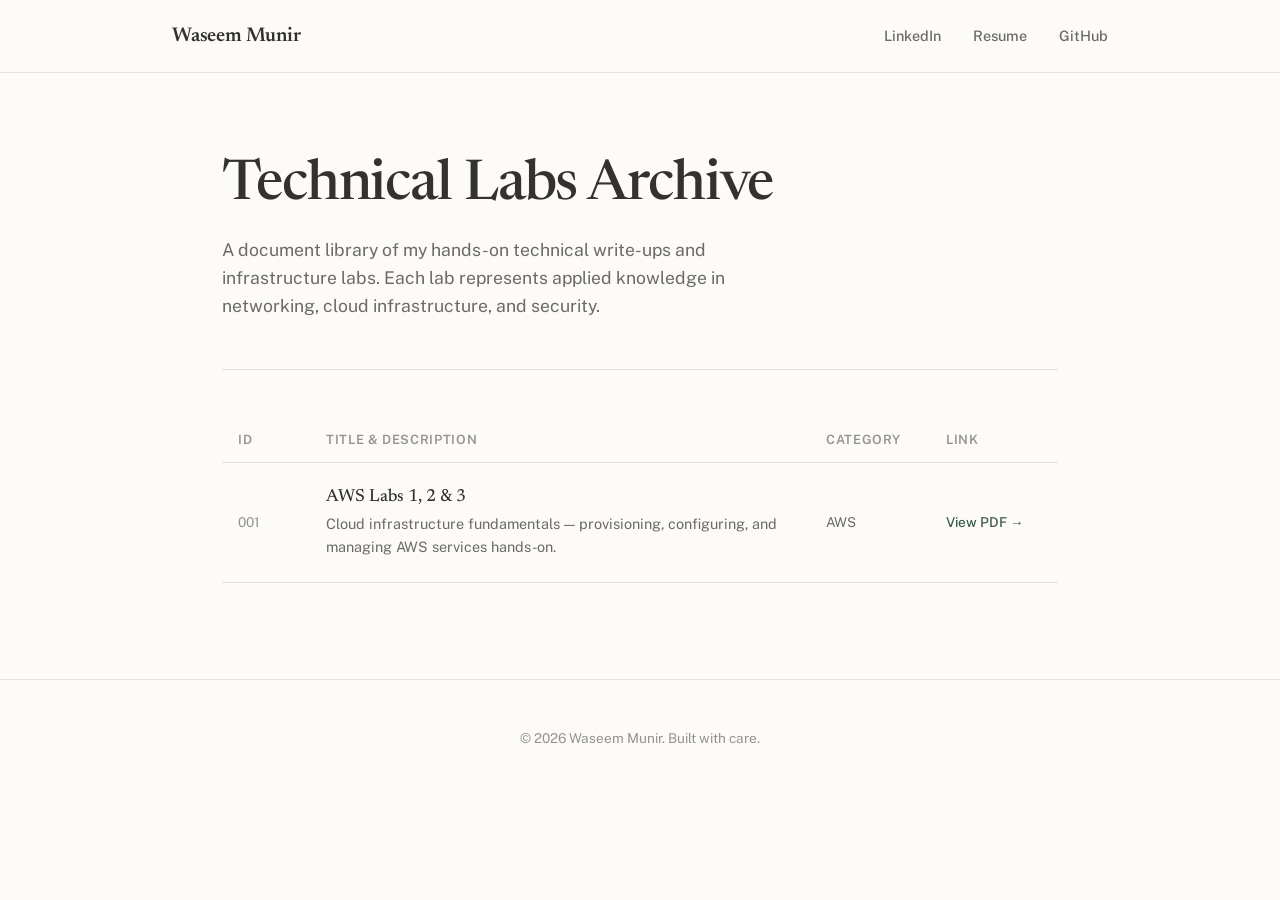
==== labs.html @ 339d140f "MAde changes" ====
<!DOCTYPE html>
<html lang="en">
<head>
  <meta charset="UTF-8" />
  <meta name="viewport" content="width=device-width, initial-scale=1.0"/>
  <title>Technical Labs | Waseem Munir</title>
  <link rel="stylesheet" href="style.css" />
  <link rel="preconnect" href="https://fonts.googleapis.com">
  <link rel="preconnect" href="https://fonts.gstatic.com" crossorigin>
  <link href="https://fonts.googleapis.com/css2?family=Newsreader:ital,opsz,wght@0,6..72,400;0,6..72,500;0,6..72,600;1,6..72,400;1,6..72,500&family=Public+Sans:wght@300;400;500;600&display=swap" rel="stylesheet">
</head>
<body>

  <!-- NAVIGATION -->
  <nav class="site-nav">
    <div class="nav-container">
      <a href="index.html" class="nav-logo">Waseem Munir</a>
      <ul class="nav-links">
        <li><a href="https://linkedin.com/in/waseem-munir" target="_blank" rel="noopener noreferrer">LinkedIn</a></li>
        <li><a href="resume.pdf" target="_blank" rel="noopener noreferrer">Resume</a></li>
        <li><a href="https://github.com/kingwasp" target="_blank" rel="noopener noreferrer">GitHub</a></li>
      </ul>
    </div>
  </nav>

  <main class="page-content">
    <div class="container container-medium">
      <header class="page-header">
        <h1 class="page-title">Technical Labs Archive</h1>
        <p class="page-description">
          A document library of my hands-on technical write-ups and infrastructure labs. 
          Each lab represents applied knowledge in networking, cloud infrastructure, and security.
        </p>
      </header>
      
      <div class="document-library">
        
        <div class="library-header">
          <span class="col-id">ID</span>
          <span class="col-name">Title & Description</span>
          <span class="col-category">Category</span>
          <span class="col-action">Link</span>
        </div>

        <div class="library-list">
          
          <!-- LAB 01 -->
          <div class="library-item">
            <span class="item-id">001</span>
            <div class="item-details">
              <h3>AWS Labs 1, 2 & 3</h3>
              <p>Cloud infrastructure fundamentals — provisioning, configuring, and managing AWS services hands-on.</p>
            </div>
            <span class="item-category">AWS</span>
            <a href="labs/AWS%20Lab%201%2C2%2C3.pdf" target="_blank" rel="noopener noreferrer" class="item-link">View PDF &rarr;</a>
          </div>

          <!-- PLACEHOLDERS FOR FUTURE LABS -->
          <!-- Lab 02 Placeholder 
          <div class="library-item">
            <span class="item-id">002</span>
            <div class="item-details">
              <h3>Lab Title 02</h3>
              <p>Brief description of the lab objectives.</p>
            </div>
            <span class="item-category">Networking</span>
            <a href="#" class="item-link">View PDF &rarr;</a>
          </div>
          -->

          <!-- Lab 03 Placeholder 
          <div class="library-item">
            <span class="item-id">003</span>
            <div class="item-details">
              <h3>Lab Title 03</h3>
              <p>Brief description of the lab objectives.</p>
            </div>
            <span class="item-category">Cisco</span>
            <a href="#" class="item-link">View PDF &rarr;</a>
          </div>
          -->

          <!-- Lab 04 Placeholder 
          <div class="library-item">
            <span class="item-id">004</span>
            <div class="item-details">
              <h3>Lab Title 04</h3>
              <p>Brief description of the lab objectives.</p>
            </div>
            <span class="item-category">Cisco</span>
            <a href="#" class="item-link">View PDF &rarr;</a>
          </div>
          -->

          <!-- Lab 05 Placeholder 
          <div class="library-item">
            <span class="item-id">005</span>
            <div class="item-details">
              <h3>Lab Title 05</h3>
              <p>Brief description of the lab objectives.</p>
            </div>
            <span class="item-category">Security</span>
            <a href="#" class="item-link">View PDF &rarr;</a>
          </div>
          -->

          <!-- Lab 06 Placeholder 
          <div class="library-item">
            <span class="item-id">006</span>
            <div class="item-details">
              <h3>Lab Title 06</h3>
              <p>Brief description of the lab objectives.</p>
            </div>
            <span class="item-category">Security</span>
            <a href="#" class="item-link">View PDF &rarr;</a>
          </div>
          -->

          <!-- Lab 07 Placeholder 
          <div class="library-item">
            <span class="item-id">007</span>
            <div class="item-details">
              <h3>Lab Title 07</h3>
              <p>Brief description of the lab objectives.</p>
            </div>
            <span class="item-category">Cloud</span>
            <a href="#" class="item-link">View PDF &rarr;</a>
          </div>
          -->

          <!-- Lab 08 Placeholder 
          <div class="library-item">
            <span class="item-id">008</span>
            <div class="item-details">
              <h3>Lab Title 08</h3>
              <p>Brief description of the lab objectives.</p>
            </div>
            <span class="item-category">Networking</span>
            <a href="#" class="item-link">View PDF &rarr;</a>
          </div>
          -->

          <!-- Lab 09 Placeholder 
          <div class="library-item">
            <span class="item-id">009</span>
            <div class="item-details">
              <h3>Lab Title 09</h3>
              <p>Brief description of the lab objectives.</p>
            </div>
            <span class="item-category">Networking</span>
            <a href="#" class="item-link">View PDF &rarr;</a>
          </div>
          -->

          <!-- Lab 10 Placeholder 
          <div class="library-item">
            <span class="item-id">010</span>
            <div class="item-details">
              <h3>Lab Title 10</h3>
              <p>Brief description of the lab objectives.</p>
            </div>
            <span class="item-category">Systems</span>
            <a href="#" class="item-link">View PDF &rarr;</a>
          </div>
          -->

          <!-- Lab 11 Placeholder 
          <div class="library-item">
            <span class="item-id">011</span>
            <div class="item-details">
              <h3>Lab Title 11</h3>
              <p>Brief description of the lab objectives.</p>
            </div>
            <span class="item-category">Systems</span>
            <a href="#" class="item-link">View PDF &rarr;</a>
          </div>
          -->

          <!-- Lab 12 Placeholder 
          <div class="library-item">
            <span class="item-id">012</span>
            <div class="item-details">
              <h3>Lab Title 12</h3>
              <p>Brief description of the lab objectives.</p>
            </div>
            <span class="item-category">Other</span>
            <a href="#" class="item-link">View PDF &rarr;</a>
          </div>
          -->

        </div>
      </div>
    </div>
  </main>

  <footer class="site-footer">
    <div class="container">
      <p>&copy; 2026 Waseem Munir. Built with care.</p>
    </div>
  </footer>

</body>
</html>
---- style.css ----
/* ─── VARIABLES ─────────────────────────────── */
:root {
  --bg-color: #fcfbf8;
  --text-main: #33322e;
  --text-muted: #6b6a65;
  --text-light: #94938d;
  --accent: #3b5a4a; /* Heritage green */
  --accent-hover: #294236;
  --border-color: #e5e3db;
  --bg-alt: #f3f1ea;
  --font-serif: 'Newsreader', serif;
  --font-sans: 'Public Sans', sans-serif;
}

/* ─── RESET & BASE ───────────────────────────── */
*, *::before, *::after { box-sizing: border-box; margin: 0; padding: 0; }

html { 
  scroll-behavior: smooth; 
  font-size: 16px;
}

body {
  background-color: var(--bg-color);
  color: var(--text-main);
  font-family: var(--font-sans);
  font-weight: 400;
  line-height: 1.6;
  min-height: 100vh;
  -webkit-font-smoothing: antialiased;
  -moz-osx-font-smoothing: grayscale;
}

h1, h2, h3, h4, h5, h6 {
  font-family: var(--font-serif);
  font-weight: 500;
  line-height: 1.2;
  color: var(--text-main);
}

a { 
  color: inherit; 
  text-decoration: none; 
}

ul { list-style: none; }

/* ─── LAYOUT & CONTAINERS ────────────────────── */
.container {
  max-width: 1000px;
  margin: 0 auto;
  padding: 0 2rem;
}

.container-narrow {
  max-width: 760px;
}

.container-medium {
  max-width: 900px;
}

.section {
  padding: 5rem 0;
}

.bg-light {
  background-color: var(--bg-alt);
  border-top: 1px solid var(--border-color);
  border-bottom: 1px solid var(--border-color);
}

.grid-2 {
  display: grid;
  grid-template-columns: 1fr;
  gap: 3rem;
}

@media (min-width: 768px) {
  .grid-2 {
    grid-template-columns: 1fr 1fr;
    gap: 4rem;
  }
}

.text-center { text-align: center; }
.mb-5 { margin-bottom: 3rem; }
.mt-2 { margin-top: 0.5rem; }
.mt-4 { margin-top: 2rem; }
.small-text { font-size: 0.875rem; color: var(--text-muted); }

/* ─── NAVIGATION ─────────────────────────────── */
.site-nav {
  position: sticky;
  top: 0;
  background-color: rgba(252, 251, 248, 0.95);
  backdrop-filter: blur(8px);
  border-bottom: 1px solid var(--border-color);
  z-index: 100;
  padding: 1.25rem 0;
}

.nav-container {
  max-width: 1000px;
  margin: 0 auto;
  padding: 0 2rem;
  display: flex;
  align-items: center;
  justify-content: space-between;
}

.nav-logo {
  font-family: var(--font-serif);
  font-weight: 600;
  font-size: 1.25rem;
  letter-spacing: -0.01em;
  color: var(--text-main);
}

.nav-links {
  display: flex;
  gap: 2rem;
}

.nav-links a {
  font-size: 0.9rem;
  font-weight: 500;
  color: var(--text-muted);
  transition: color 0.2s ease;
}

.nav-links a:hover {
  color: var(--accent);
}

/* ─── HERO ───────────────────────────────────── */
.hero {
  padding-top: 8rem;
  padding-bottom: 6rem;
}

.hero-title {
  font-size: clamp(2.5rem, 6vw, 4rem);
  font-style: italic;
  font-weight: 500;
  letter-spacing: -0.02em;
  margin-bottom: 1.5rem;
}

.hero-subtitle {
  font-size: 1.125rem;
  color: var(--text-muted);
  max-width: 650px;
  margin-bottom: 2.5rem;
  line-height: 1.7;
}

.hero-subtitle strong {
  color: var(--text-main);
  font-weight: 500;
}

.hero-actions {
  display: flex;
  gap: 1rem;
  flex-wrap: wrap;
}

/* ─── BUTTONS ────────────────────────────────── */
.btn {
  display: inline-block;
  background-color: var(--accent);
  color: #fff;
  font-size: 0.9rem;
  font-weight: 500;
  padding: 0.75rem 1.5rem;
  border-radius: 4px;
  transition: background-color 0.2s ease;
}

.btn:hover {
  background-color: var(--accent-hover);
}

.btn-secondary {
  background-color: transparent;
  color: var(--text-main);
  border: 1px solid var(--border-color);
}

.btn-secondary:hover {
  background-color: var(--bg-alt);
  color: var(--text-main);
}

/* ─── TYPOGRAPHY / SECTIONS ──────────────────── */
.section-title {
  font-family: var(--font-sans);
  font-size: 0.75rem;
  font-weight: 600;
  letter-spacing: 0.1em;
  text-transform: uppercase;
  color: var(--text-light);
  margin-bottom: 1.5rem;
}

/* ─── ABOUT & SKILLS ─────────────────────────── */
.about-block p {
  margin-bottom: 1rem;
}

.cert-highlight {
  padding: 1.25rem;
  background-color: #fff;
  border: 1px solid var(--border-color);
  border-radius: 6px;
}

.cert-badge {
  display: inline-block;
  font-size: 0.75rem;
  font-weight: 600;
  letter-spacing: 0.05em;
  text-transform: uppercase;
  color: var(--accent);
  background-color: rgba(59, 90, 74, 0.1);
  padding: 0.2rem 0.6rem;
  border-radius: 4px;
}

.skills-list {
  display: flex;
  flex-direction: column;
  gap: 1.25rem;
}

.skills-list li {
  display: flex;
  flex-direction: column;
}

.skills-list strong {
  font-family: var(--font-serif);
  font-size: 1.1rem;
  font-weight: 500;
  color: var(--text-main);
  margin-bottom: 0.25rem;
}

/* ─── TIMELINE ───────────────────────────────── */
.timeline {
  display: flex;
  flex-direction: column;
  gap: 3rem;
  position: relative;
}

.timeline::before {
  content: '';
  position: absolute;
  left: 0;
  top: 0;
  bottom: 0;
  width: 1px;
  background-color: var(--border-color);
}

.timeline-entry {
  position: relative;
  padding-left: 2rem;
}

.timeline-entry::before {
  content: '';
  position: absolute;
  left: -4px;
  top: 6px;
  width: 9px;
  height: 9px;
  border-radius: 50%;
  background-color: var(--bg-color);
  border: 2px solid var(--accent);
}

.timeline-date {
  font-size: 0.85rem;
  font-weight: 500;
  color: var(--text-light);
  margin-bottom: 0.5rem;
  text-transform: uppercase;
  letter-spacing: 0.05em;
}

.timeline-content .role {
  font-size: 1.25rem;
  margin-bottom: 0.2rem;
}

.timeline-content .company {
  font-family: var(--font-sans);
  font-size: 0.95rem;
  color: var(--text-muted);
  margin-bottom: 1rem;
}

.timeline-content .duties {
  list-style: disc;
  padding-left: 1.2rem;
  color: var(--text-muted);
  font-size: 0.95rem;
}

.timeline-content .duties li {
  margin-bottom: 0.4rem;
}

/* ─── PAGE HEADER (LABS) ─────────────────────── */
.page-header {
  padding: 5rem 0 3rem;
  border-bottom: 1px solid var(--border-color);
  margin-bottom: 3rem;
}

.page-title {
  font-size: clamp(2.5rem, 5vw, 3.5rem);
  font-weight: 500;
  letter-spacing: -0.02em;
  margin-bottom: 1rem;
}

.page-description {
  font-size: 1.1rem;
  color: var(--text-muted);
  max-width: 600px;
}

/* ─── DOCUMENT LIBRARY (LABS) ────────────────── */
.document-library {
  margin-bottom: 6rem;
}

.library-header {
  display: grid;
  grid-template-columns: 4rem 1fr 6rem 6rem;
  gap: 1.5rem;
  padding: 0.75rem 1rem;
  font-size: 0.8rem;
  font-weight: 600;
  letter-spacing: 0.05em;
  text-transform: uppercase;
  color: var(--text-light);
  border-bottom: 1px solid var(--border-color);
}

@media (max-width: 640px) {
  .library-header {
    display: none;
  }
}

.library-list {
  display: flex;
  flex-direction: column;
}

.library-item {
  display: grid;
  grid-template-columns: 4rem 1fr 6rem 6rem;
  gap: 1.5rem;
  padding: 1.5rem 1rem;
  border-bottom: 1px solid var(--border-color);
  align-items: center;
  transition: background-color 0.2s ease;
}

.library-item:hover {
  background-color: rgba(0,0,0,0.02);
}

@media (max-width: 640px) {
  .library-item {
    grid-template-columns: 3rem 1fr;
    grid-template-areas: 
      "id details"
      ". category"
      ". link";
    align-items: start;
    gap: 0.75rem;
  }
  .item-id { grid-area: id; }
  .item-details { grid-area: details; }
  .item-category { grid-area: category; }
  .item-link { grid-area: link; }
}

.item-id {
  font-family: var(--font-sans);
  font-size: 0.85rem;
  color: var(--text-light);
}

.item-details h3 {
  font-size: 1.1rem;
  font-weight: 500;
  margin-bottom: 0.25rem;
}

.item-details p {
  font-size: 0.9rem;
  color: var(--text-muted);
}

.item-category {
  font-size: 0.85rem;
  color: var(--text-muted);
}

.item-link {
  font-size: 0.85rem;
  font-weight: 500;
  color: var(--accent);
  transition: color 0.2s ease;
  white-space: nowrap;
}

.item-link:hover {
  color: var(--accent-hover);
  text-decoration: underline;
}

/* ─── FOOTER ─────────────────────────────────── */
.site-footer {
  text-align: center;
  padding: 3rem 0;
  border-top: 1px solid var(--border-color);
  color: var(--text-light);
  font-size: 0.85rem;
}
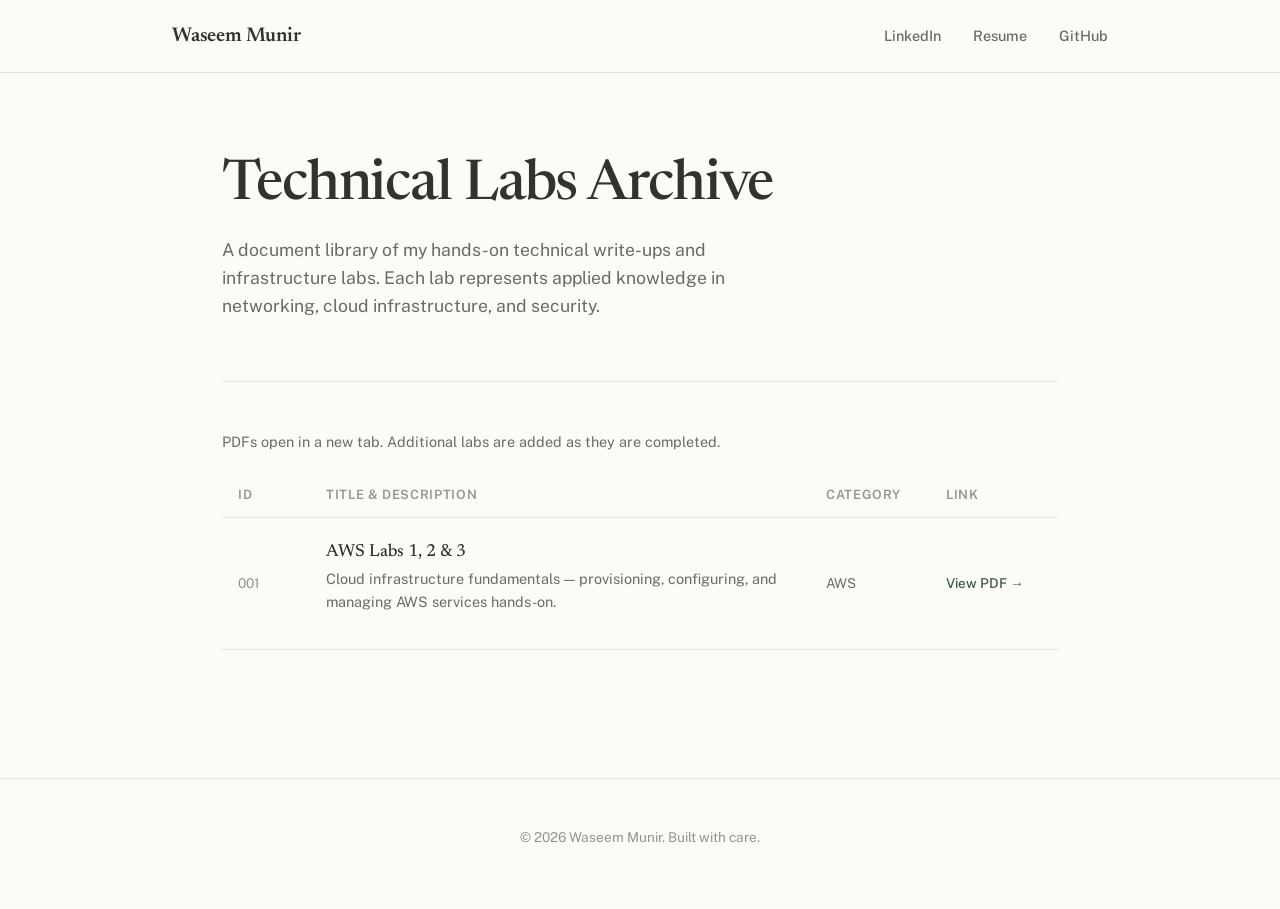
==== commit d43c78e6: "Hi" ====
--- a/labs.html
+++ b/labs.html
@@ -34,7 +34,8 @@
       </header>
       
       <div class="document-library">
-        
+        <p class="library-note">PDFs open in a new tab. Additional labs are added as they are completed.</p>
+
         <div class="library-header">
           <span class="col-id">ID</span>
           <span class="col-name">Title & Description</span>
--- a/style.css
+++ b/style.css
@@ -31,6 +31,10 @@
   -moz-osx-font-smoothing: grayscale;
 }
 
+p {
+  margin-bottom: 0.75rem;
+}
+
 h1, h2, h3, h4, h5, h6 {
   font-family: var(--font-serif);
   font-weight: 500;
@@ -41,6 +45,13 @@
 a { 
   color: inherit; 
   text-decoration: none; 
+}
+
+a:focus-visible,
+button:focus-visible {
+  outline: 2px solid rgba(59, 90, 74, 0.4);
+  outline-offset: 3px;
+  border-radius: 4px;
 }
 
 ul { list-style: none; }
@@ -62,6 +73,10 @@
 
 .section {
   padding: 5rem 0;
+}
+
+.page-content {
+  padding-bottom: 2rem;
 }
 
 .bg-light {
@@ -155,6 +170,13 @@
   line-height: 1.7;
 }
 
+.lead {
+  font-size: 1.1rem;
+  color: var(--text-muted);
+  max-width: 700px;
+  line-height: 1.75;
+}
+
 .hero-subtitle strong {
   color: var(--text-main);
   font-weight: 500;
@@ -214,6 +236,28 @@
   background-color: #fff;
   border: 1px solid var(--border-color);
   border-radius: 6px;
+}
+
+.cert-card {
+  display: flex;
+  align-items: center;
+  justify-content: space-between;
+  gap: 1.5rem;
+  padding: 1.5rem;
+  border-radius: 8px;
+  background-color: #fff;
+  border: 1px solid var(--border-color);
+}
+
+.cert-title {
+  font-family: var(--font-serif);
+  font-size: 1.2rem;
+  margin-bottom: 0.35rem;
+}
+
+.cert-meta {
+  color: var(--text-muted);
+  font-size: 0.95rem;
 }
 
 .cert-badge {
@@ -234,9 +278,20 @@
   gap: 1.25rem;
 }
 
+.skills-list.skills-grid {
+  display: grid;
+  grid-template-columns: repeat(auto-fit, minmax(220px, 1fr));
+  gap: 2rem;
+}
+
 .skills-list li {
   display: flex;
   flex-direction: column;
+}
+
+.skills-list.skills-grid li {
+  padding-top: 0.5rem;
+  border-top: 1px solid var(--border-color);
 }
 
 .skills-list strong {
@@ -337,6 +392,12 @@
 /* ─── DOCUMENT LIBRARY (LABS) ────────────────── */
 .document-library {
   margin-bottom: 6rem;
+}
+
+.library-note {
+  font-size: 0.9rem;
+  color: var(--text-muted);
+  margin-bottom: 1.25rem;
 }
 
 .library-header {
@@ -428,6 +489,35 @@
   text-decoration: underline;
 }
 
+@media (max-width: 720px) {
+  .nav-container {
+    flex-direction: column;
+    align-items: flex-start;
+    gap: 0.75rem;
+  }
+
+  .nav-links {
+    flex-wrap: wrap;
+    gap: 1rem 1.5rem;
+  }
+}
+
+@media (max-width: 640px) {
+  .section {
+    padding: 4rem 0;
+  }
+
+  .hero {
+    padding-top: 6rem;
+    padding-bottom: 4rem;
+  }
+
+  .cert-card {
+    flex-direction: column;
+    align-items: flex-start;
+  }
+}
+
 /* ─── FOOTER ─────────────────────────────────── */
 .site-footer {
   text-align: center;
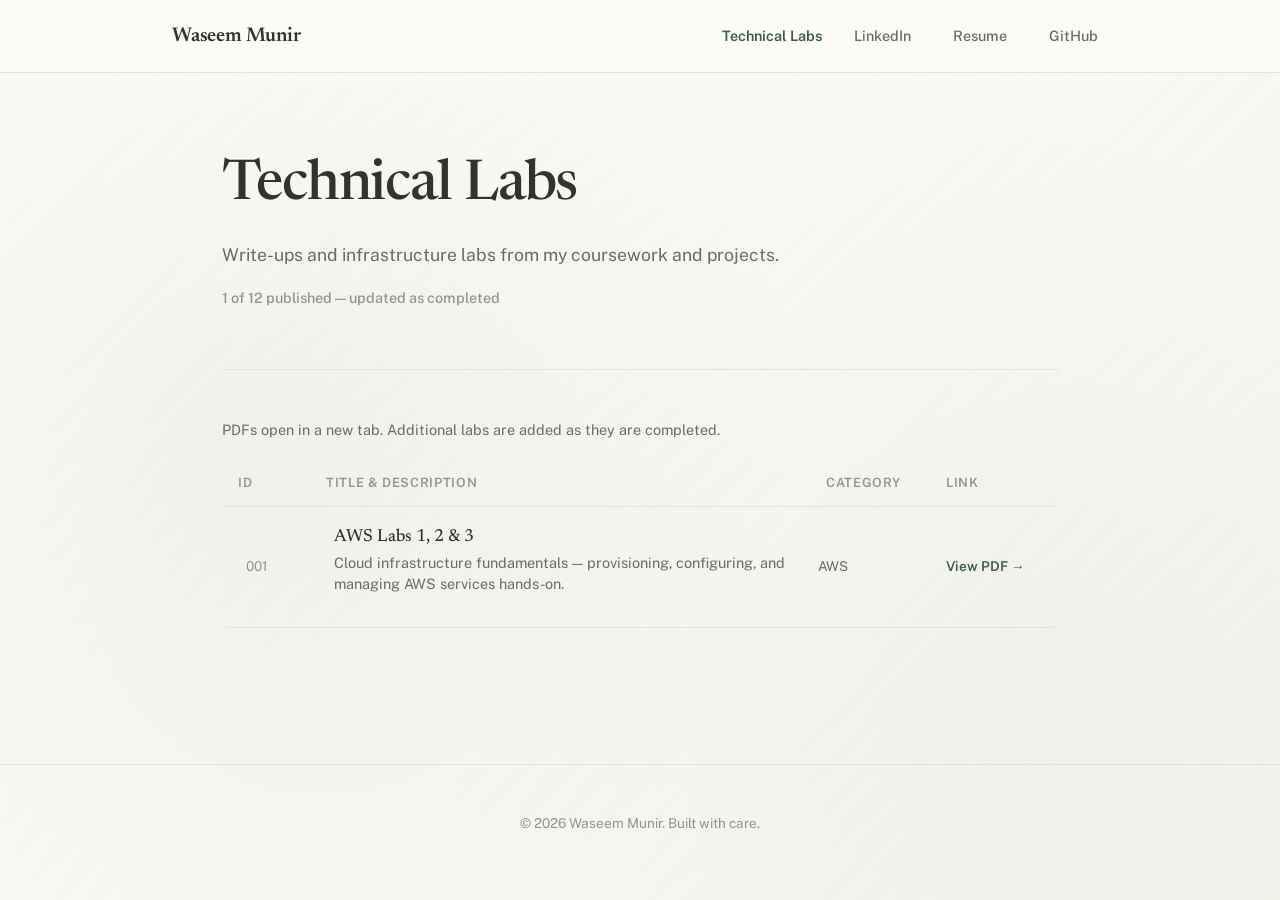
==== commit 3a43a168: "Changes" ====
--- a/labs.html
+++ b/labs.html
@@ -16,6 +16,7 @@
     <div class="nav-container">
       <a href="index.html" class="nav-logo">Waseem Munir</a>
       <ul class="nav-links">
+        <li><a href="labs.html" class="nav-active">Technical Labs</a></li>
         <li><a href="https://linkedin.com/in/waseem-munir" target="_blank" rel="noopener noreferrer">LinkedIn</a></li>
         <li><a href="resume.pdf" target="_blank" rel="noopener noreferrer">Resume</a></li>
         <li><a href="https://github.com/kingwasp" target="_blank" rel="noopener noreferrer">GitHub</a></li>
@@ -26,11 +27,11 @@
   <main class="page-content">
     <div class="container container-medium">
       <header class="page-header">
-        <h1 class="page-title">Technical Labs Archive</h1>
+        <h1 class="page-title">Technical Labs</h1>
         <p class="page-description">
-          A document library of my hands-on technical write-ups and infrastructure labs. 
-          Each lab represents applied knowledge in networking, cloud infrastructure, and security.
+          Write-ups and infrastructure labs from my coursework and projects.
         </p>
+        <p class="labs-counter">1 of 12 published — updated as completed</p>
       </header>
       
       <div class="document-library">
--- a/style.css
+++ b/style.css
@@ -10,6 +10,20 @@
   --bg-alt: #f3f1ea;
   --font-serif: 'Newsreader', serif;
   --font-sans: 'Public Sans', sans-serif;
+
+  /* Spacing scale */
+  --sp-xs: 0.25rem;
+  --sp-sm: 0.5rem;
+  --sp-md: 1rem;
+  --sp-lg: 1.5rem;
+  --sp-xl: 2rem;
+  --sp-2xl: 3rem;
+  --sp-3xl: 4rem;
+
+  /* Transitions */
+  --transition-fast: 0.15s ease;
+  --transition-normal: 0.2s ease;
+  --transition-slow: 0.3s ease;
 }
 
 /* ─── RESET & BASE ───────────────────────────── */
@@ -29,6 +43,48 @@
   min-height: 100vh;
   -webkit-font-smoothing: antialiased;
   -moz-osx-font-smoothing: grayscale;
+  position: relative;
+  overflow-x: hidden;
+}
+
+/* Animated gradient background */
+body::before {
+  content: '';
+  position: fixed;
+  top: 0;
+  left: 0;
+  right: 0;
+  bottom: 0;
+  background: 
+    radial-gradient(circle at 20% 50%, rgba(59, 90, 74, 0.05) 0%, transparent 50%),
+    radial-gradient(circle at 80% 80%, rgba(59, 90, 74, 0.03) 0%, transparent 50%),
+    linear-gradient(135deg, var(--bg-color) 0%, rgba(243, 241, 234, 0.8) 100%);
+  animation: float 15s ease-in-out infinite;
+  pointer-events: none;
+  z-index: 1;
+}
+
+body > * {
+  position: relative;
+  z-index: 2;
+}
+
+@keyframes float {
+  0%, 100% {
+    transform: translate(0, 0);
+  }
+  33% {
+    transform: translate(-30px, -30px);
+  }
+  66% {
+    transform: translate(20px, 30px);
+  }
+}
+
+@media (prefers-reduced-motion: reduce) {
+  body::before {
+    animation: none;
+  }
 }
 
 p {
@@ -45,6 +101,26 @@
 a { 
   color: inherit; 
   text-decoration: none; 
+}
+
+/* External link indicator */
+a[target="_blank"]::after {
+  content: ' ↗';
+  font-size: 0.85em;
+  opacity: 0;
+  transition: opacity var(--transition-fast), transform var(--transition-fast);
+  display: inline-block;
+  margin-left: 0.1em;
+  transform: translate(-2px, -2px);
+}
+
+a[target="_blank"]:hover::after {
+  opacity: 1;
+  transform: translate(0, -3px);
+}
+
+.nav-links a[target="_blank"]::after {
+  font-size: 0.75em;
 }
 
 a:focus-visible,
@@ -54,6 +130,15 @@
   border-radius: 4px;
 }
 
+/* Motion preferences for accessibility */
+@media (prefers-reduced-motion: reduce) {
+  * {
+    animation-duration: 0.01ms !important;
+    animation-iteration-count: 1 !important;
+    transition-duration: 0.01ms !important;
+  }
+}
+
 ul { list-style: none; }
 
 /* ─── LAYOUT & CONTAINERS ────────────────────── */
@@ -73,6 +158,10 @@
 
 .section {
   padding: 5rem 0;
+}
+
+.section + .section {
+  padding-top: 2.5rem;
 }
 
 .page-content {
@@ -144,14 +233,16 @@
   transition: color 0.2s ease;
 }
 
-.nav-links a:hover {
+.nav-links a:hover,
+.nav-links a.nav-active {
   color: var(--accent);
+  font-weight: 600;
 }
 
 /* ─── HERO ───────────────────────────────────── */
 .hero {
-  padding-top: 8rem;
-  padding-bottom: 6rem;
+  padding-top: 6rem;
+  padding-bottom: 3rem;
 }
 
 .hero-title {
@@ -186,6 +277,7 @@
   display: flex;
   gap: 1rem;
   flex-wrap: wrap;
+  margin-top: 2rem;
 }
 
 /* ─── BUTTONS ────────────────────────────────── */
@@ -197,22 +289,35 @@
   font-weight: 500;
   padding: 0.75rem 1.5rem;
   border-radius: 4px;
-  transition: background-color 0.2s ease;
+  transition: all var(--transition-normal);
+  cursor: pointer;
 }
 
 .btn:hover {
   background-color: var(--accent-hover);
+  transform: translateY(-1px);
+}
+
+.btn:active {
+  transform: translateY(0);
 }
 
 .btn-secondary {
   background-color: transparent;
   color: var(--text-main);
-  border: 1px solid var(--border-color);
+  border: 2px solid var(--text-main);
+  font-weight: 600;
+  transition: all var(--transition-normal);
 }
 
 .btn-secondary:hover {
-  background-color: var(--bg-alt);
-  color: var(--text-main);
+  background-color: var(--text-main);
+  color: #fff;
+  transform: translateY(-1px);
+}
+
+.btn-secondary:active {
+  transform: translateY(0);
 }
 
 /* ─── TYPOGRAPHY / SECTIONS ──────────────────── */
@@ -226,6 +331,13 @@
   margin-bottom: 1.5rem;
 }
 
+/* ─── CERTIFICATIONS SECTION ──────────────────── */
+.certifications-section {
+  background: linear-gradient(135deg, rgba(59, 90, 74, 0.02) 0%, rgba(59, 90, 74, 0.01) 100%);
+  border-top: 2px solid var(--accent);
+  border-bottom: 2px solid var(--accent);
+}
+
 /* ─── ABOUT & SKILLS ─────────────────────────── */
 .about-block p {
   margin-bottom: 1rem;
@@ -249,27 +361,41 @@
   border: 1px solid var(--border-color);
 }
 
+.cert-card-prominent {
+  background: linear-gradient(135deg, #fff 0%, rgba(59, 90, 74, 0.03) 100%);
+  border: 2px solid var(--accent);
+  padding: 2rem;
+  box-shadow: 0 2px 8px rgba(59, 90, 74, 0.08);
+}
+
+.cert-content {
+  flex: 1;
+}
+
 .cert-title {
   font-family: var(--font-serif);
-  font-size: 1.2rem;
-  margin-bottom: 0.35rem;
+  font-size: 1.4rem;
+  font-weight: 600;
+  margin-bottom: 0.5rem;
+  color: var(--accent);
 }
 
 .cert-meta {
   color: var(--text-muted);
-  font-size: 0.95rem;
-}
-
-.cert-badge {
-  display: inline-block;
+  font-size: 1rem;
+  line-height: 1.6;
+}
+
+.badge-active {
+  background: linear-gradient(135deg, var(--accent) 0%, var(--accent-hover) 100%);
+  color: #fff;
+  padding: 0.5rem 1rem !important;
+  border-radius: 6px;
   font-size: 0.75rem;
   font-weight: 600;
+  text-transform: uppercase;
   letter-spacing: 0.05em;
-  text-transform: uppercase;
-  color: var(--accent);
-  background-color: rgba(59, 90, 74, 0.1);
-  padding: 0.2rem 0.6rem;
-  border-radius: 4px;
+  white-space: nowrap;
 }
 
 .skills-list {
@@ -280,8 +406,13 @@
 
 .skills-list.skills-grid {
   display: grid;
-  grid-template-columns: repeat(auto-fit, minmax(220px, 1fr));
-  gap: 2rem;
+  grid-template-columns: repeat(auto-fit, minmax(200px, 1fr));
+  gap: 2rem 2.5rem;
+  max-width: 900px;
+  padding: 2rem;
+  background-color: rgba(59, 90, 74, 0.02);
+  border: 1px solid var(--border-color);
+  border-radius: 8px;
 }
 
 .skills-list li {
@@ -290,8 +421,8 @@
 }
 
 .skills-list.skills-grid li {
-  padding-top: 0.5rem;
-  border-top: 1px solid var(--border-color);
+  padding-top: 0;
+  border-top: none;
 }
 
 .skills-list strong {
@@ -328,13 +459,14 @@
 .timeline-entry::before {
   content: '';
   position: absolute;
-  left: -4px;
-  top: 6px;
-  width: 9px;
-  height: 9px;
+  left: -5.5px;
+  top: 5px;
+  width: 11px;
+  height: 11px;
   border-radius: 50%;
-  background-color: var(--bg-color);
-  border: 2px solid var(--accent);
+  background-color: #fff;
+  border: 3px solid var(--accent);
+  box-shadow: 0 0 0 2px var(--bg-color);
 }
 
 .timeline-date {
@@ -380,13 +512,22 @@
   font-size: clamp(2.5rem, 5vw, 3.5rem);
   font-weight: 500;
   letter-spacing: -0.02em;
-  margin-bottom: 1rem;
+  margin-bottom: 1.25rem;
+  color: var(--text-main);
 }
 
 .page-description {
   font-size: 1.1rem;
   color: var(--text-muted);
   max-width: 600px;
+  line-height: 1.7;
+}
+
+.labs-counter {
+  font-size: 0.9rem;
+  color: var(--text-light);
+  margin-top: 1rem;
+  font-weight: 500;
 }
 
 /* ─── DOCUMENT LIBRARY (LABS) ────────────────── */
@@ -428,14 +569,17 @@
   display: grid;
   grid-template-columns: 4rem 1fr 6rem 6rem;
   gap: 1.5rem;
-  padding: 1.5rem 1rem;
+  padding: 1.25rem 1.5rem;
   border-bottom: 1px solid var(--border-color);
   align-items: center;
-  transition: background-color 0.2s ease;
+  transition: all 0.2s ease;
+  border-radius: 6px;
+  margin-bottom: 0.5rem;
 }
 
 .library-item:hover {
-  background-color: rgba(0,0,0,0.02);
+  background-color: rgba(59, 90, 74, 0.05);
+  transform: translateX(4px);
 }
 
 @media (max-width: 640px) {
@@ -447,6 +591,8 @@
       ". link";
     align-items: start;
     gap: 0.75rem;
+    padding: 1rem 1.25rem;
+    margin-bottom: 0.75rem;
   }
   .item-id { grid-area: id; }
   .item-details { grid-area: details; }
@@ -464,11 +610,13 @@
   font-size: 1.1rem;
   font-weight: 500;
   margin-bottom: 0.25rem;
+  color: var(--text-main);
 }
 
 .item-details p {
   font-size: 0.9rem;
   color: var(--text-muted);
+  line-height: 1.5;
 }
 
 .item-category {
@@ -478,43 +626,77 @@
 
 .item-link {
   font-size: 0.85rem;
-  font-weight: 500;
+  font-weight: 600;
   color: var(--accent);
-  transition: color 0.2s ease;
+  transition: all 0.2s ease;
   white-space: nowrap;
+  display: inline-block;
+  padding: 0.25rem 0.5rem;
+  border-radius: 3px;
 }
 
 .item-link:hover {
-  color: var(--accent-hover);
-  text-decoration: underline;
-}
-
-@media (max-width: 720px) {
+  color: #fff;
+  background-color: var(--accent);
+  text-decoration: none;
+  transform: translateX(2px);
+}
+
+@media (max-width: 768px) {
+  .nav-links {
+    gap: 1.5rem;
+  }
+}
+
+@media (max-width: 620px) {
   .nav-container {
-    flex-direction: column;
-    align-items: flex-start;
-    gap: 0.75rem;
+    flex-wrap: wrap;
+    gap: 0.75rem 1rem;
   }
 
   .nav-links {
     flex-wrap: wrap;
-    gap: 1rem 1.5rem;
+    gap: 0.75rem 1.2rem;
+    order: 3;
+    flex-basis: 100%;
   }
 }
 
 @media (max-width: 640px) {
   .section {
-    padding: 4rem 0;
+    padding: 3.5rem 0;
+  }
+
+  .section + .section {
+    padding-top: 2rem;
   }
 
   .hero {
     padding-top: 6rem;
-    padding-bottom: 4rem;
+    padding-bottom: 3.5rem;
+  }
+
+  .cert-card-prominent {
+    padding: 1.5rem;
+  }
+
+  .cert-title {
+    font-size: 1.2rem;
   }
 
   .cert-card {
     flex-direction: column;
     align-items: flex-start;
+    gap: 1rem;
+  }
+
+  .badge-active {
+    align-self: flex-start;
+  }
+
+  .skills-list.skills-grid {
+    grid-template-columns: 1fr;
+    padding: 1.5rem;
   }
 }
 
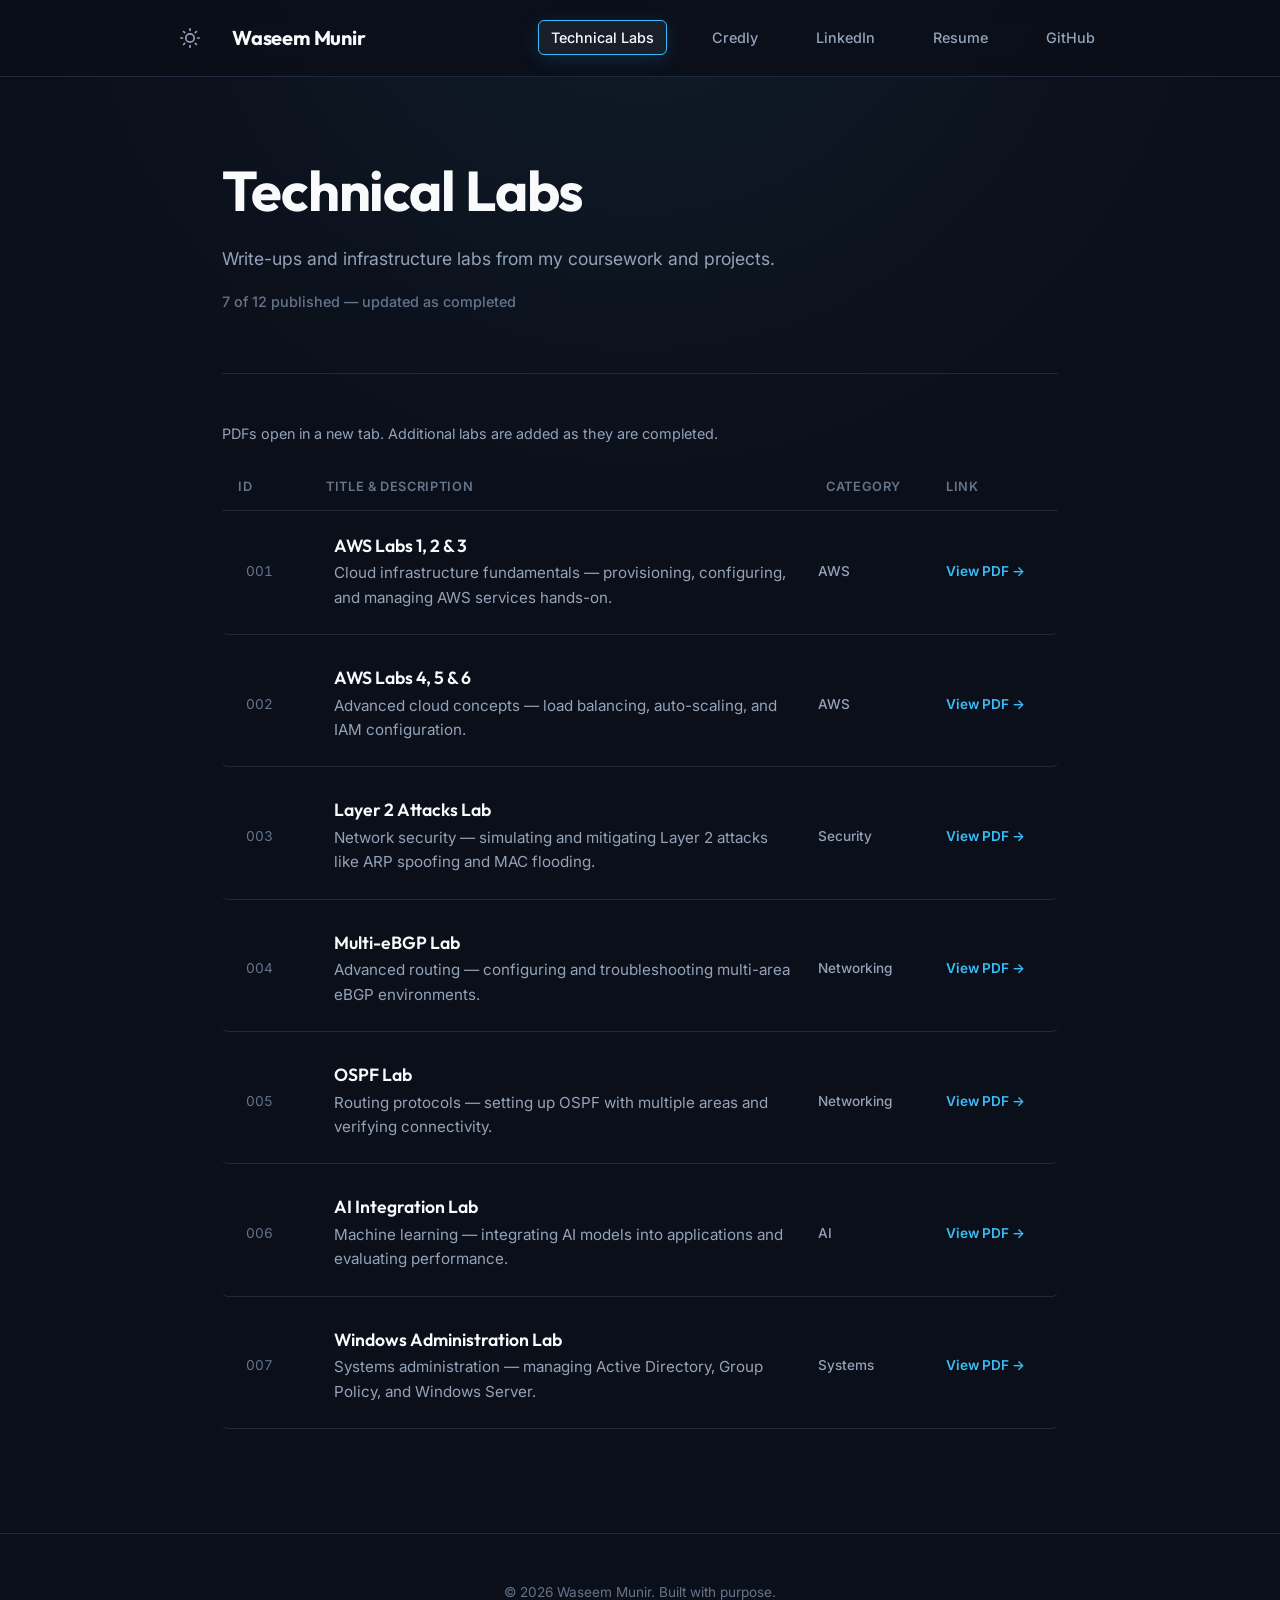
==== commit 15595df1: "UI/UX overhaul: Implement dark/light mode, improve layout and typography, update credentials and tec" ====
--- a/labs.html
+++ b/labs.html
@@ -4,21 +4,31 @@
   <meta charset="UTF-8" />
   <meta name="viewport" content="width=device-width, initial-scale=1.0"/>
   <title>Technical Labs | Waseem Munir</title>
+  <meta name="description" content="Technical Labs by Waseem Munir. Infrastructure and security write-ups." />
+  <meta property="og:title" content="Technical Labs | Waseem Munir" />
+  <meta property="og:description" content="Portfolio showcasing cloud, security, and software engineering projects." />
+  <meta property="og:type" content="website" />
   <link rel="stylesheet" href="style.css" />
   <link rel="preconnect" href="https://fonts.googleapis.com">
   <link rel="preconnect" href="https://fonts.gstatic.com" crossorigin>
-  <link href="https://fonts.googleapis.com/css2?family=Newsreader:ital,opsz,wght@0,6..72,400;0,6..72,500;0,6..72,600;1,6..72,400;1,6..72,500&family=Public+Sans:wght@300;400;500;600&display=swap" rel="stylesheet">
+  <link href="https://fonts.googleapis.com/css2?family=Inter:wght@300;400;500;600&family=Outfit:wght@400;500;600;700&display=swap" rel="stylesheet">
 </head>
 <body>
 
   <!-- NAVIGATION -->
   <nav class="site-nav">
     <div class="nav-container">
-      <a href="index.html" class="nav-logo">Waseem Munir</a>
+      <div class="nav-left">
+        <button id="theme-toggle" class="theme-toggle" aria-label="Toggle Theme">
+          <svg xmlns="http://www.w3.org/2000/svg" width="20" height="20" viewBox="0 0 24 24" fill="none" stroke="currentColor" stroke-width="2" stroke-linecap="round" stroke-linejoin="round"><path d="M21 12.79A9 9 0 1 1 11.21 3 7 7 0 0 0 21 12.79z"></path></svg>
+        </button>
+        <a href="index.html" class="nav-logo">Waseem Munir</a>
+      </div>
       <ul class="nav-links">
         <li><a href="labs.html" class="nav-active">Technical Labs</a></li>
+        <li><a href="https://www.credly.com/users/waseem-munir/badges/credly" target="_blank" rel="noopener noreferrer">Credly</a></li>
         <li><a href="https://linkedin.com/in/waseem-munir" target="_blank" rel="noopener noreferrer">LinkedIn</a></li>
-        <li><a href="resume.pdf" target="_blank" rel="noopener noreferrer">Resume</a></li>
+        <li><a href="labs/Munir%20Resume.pdf" target="_blank" rel="noopener noreferrer">Resume</a></li>
         <li><a href="https://github.com/kingwasp" target="_blank" rel="noopener noreferrer">GitHub</a></li>
       </ul>
     </div>
@@ -31,7 +41,7 @@
         <p class="page-description">
           Write-ups and infrastructure labs from my coursework and projects.
         </p>
-        <p class="labs-counter">1 of 12 published — updated as completed</p>
+        <p class="labs-counter">7 of 12 published — updated as completed</p>
       </header>
       
       <div class="document-library">
@@ -54,141 +64,74 @@
               <p>Cloud infrastructure fundamentals — provisioning, configuring, and managing AWS services hands-on.</p>
             </div>
             <span class="item-category">AWS</span>
-            <a href="labs/AWS%20Lab%201%2C2%2C3.pdf" target="_blank" rel="noopener noreferrer" class="item-link">View PDF &rarr;</a>
+            <a href="labs/Munir%20AWS%20123%20Lab.pdf" target="_blank" rel="noopener noreferrer" class="item-link">View PDF &rarr;</a>
           </div>
 
-          <!-- PLACEHOLDERS FOR FUTURE LABS -->
-          <!-- Lab 02 Placeholder 
+          <!-- LAB 02 -->
           <div class="library-item">
             <span class="item-id">002</span>
             <div class="item-details">
-              <h3>Lab Title 02</h3>
-              <p>Brief description of the lab objectives.</p>
+              <h3>AWS Labs 4, 5 & 6</h3>
+              <p>Advanced cloud concepts — load balancing, auto-scaling, and IAM configuration.</p>
             </div>
-            <span class="item-category">Networking</span>
-            <a href="#" class="item-link">View PDF &rarr;</a>
+            <span class="item-category">AWS</span>
+            <a href="labs/Munir%20AWS%20456%20Lab.pdf" target="_blank" rel="noopener noreferrer" class="item-link">View PDF &rarr;</a>
           </div>
-          -->
 
-          <!-- Lab 03 Placeholder 
+          <!-- LAB 03 -->
           <div class="library-item">
             <span class="item-id">003</span>
             <div class="item-details">
-              <h3>Lab Title 03</h3>
-              <p>Brief description of the lab objectives.</p>
+              <h3>Layer 2 Attacks Lab</h3>
+              <p>Network security — simulating and mitigating Layer 2 attacks like ARP spoofing and MAC flooding.</p>
             </div>
-            <span class="item-category">Cisco</span>
-            <a href="#" class="item-link">View PDF &rarr;</a>
+            <span class="item-category">Security</span>
+            <a href="labs/Munir%20L2%20Attacks%20Lab.pdf" target="_blank" rel="noopener noreferrer" class="item-link">View PDF &rarr;</a>
           </div>
-          -->
 
-          <!-- Lab 04 Placeholder 
+          <!-- LAB 04 -->
           <div class="library-item">
             <span class="item-id">004</span>
             <div class="item-details">
-              <h3>Lab Title 04</h3>
-              <p>Brief description of the lab objectives.</p>
+              <h3>Multi-eBGP Lab</h3>
+              <p>Advanced routing — configuring and troubleshooting multi-area eBGP environments.</p>
             </div>
-            <span class="item-category">Cisco</span>
-            <a href="#" class="item-link">View PDF &rarr;</a>
+            <span class="item-category">Networking</span>
+            <a href="labs/Munir%20Multi-eBGP%20Lab.pdf" target="_blank" rel="noopener noreferrer" class="item-link">View PDF &rarr;</a>
           </div>
-          -->
 
-          <!-- Lab 05 Placeholder 
+          <!-- LAB 05 -->
           <div class="library-item">
             <span class="item-id">005</span>
             <div class="item-details">
-              <h3>Lab Title 05</h3>
-              <p>Brief description of the lab objectives.</p>
+              <h3>OSPF Lab</h3>
+              <p>Routing protocols — setting up OSPF with multiple areas and verifying connectivity.</p>
             </div>
-            <span class="item-category">Security</span>
-            <a href="#" class="item-link">View PDF &rarr;</a>
+            <span class="item-category">Networking</span>
+            <a href="labs/Munir%20OSPF%20Lab.pdf" target="_blank" rel="noopener noreferrer" class="item-link">View PDF &rarr;</a>
           </div>
-          -->
 
-          <!-- Lab 06 Placeholder 
+          <!-- LAB 06 -->
           <div class="library-item">
             <span class="item-id">006</span>
             <div class="item-details">
-              <h3>Lab Title 06</h3>
-              <p>Brief description of the lab objectives.</p>
+              <h3>AI Integration Lab</h3>
+              <p>Machine learning — integrating AI models into applications and evaluating performance.</p>
             </div>
-            <span class="item-category">Security</span>
-            <a href="#" class="item-link">View PDF &rarr;</a>
+            <span class="item-category">AI</span>
+            <a href="labs/Munir%20AI%20Lab.pdf" target="_blank" rel="noopener noreferrer" class="item-link">View PDF &rarr;</a>
           </div>
-          -->
 
-          <!-- Lab 07 Placeholder 
+          <!-- LAB 07 -->
           <div class="library-item">
             <span class="item-id">007</span>
             <div class="item-details">
-              <h3>Lab Title 07</h3>
-              <p>Brief description of the lab objectives.</p>
-            </div>
-            <span class="item-category">Cloud</span>
-            <a href="#" class="item-link">View PDF &rarr;</a>
-          </div>
-          -->
-
-          <!-- Lab 08 Placeholder 
-          <div class="library-item">
-            <span class="item-id">008</span>
-            <div class="item-details">
-              <h3>Lab Title 08</h3>
-              <p>Brief description of the lab objectives.</p>
-            </div>
-            <span class="item-category">Networking</span>
-            <a href="#" class="item-link">View PDF &rarr;</a>
-          </div>
-          -->
-
-          <!-- Lab 09 Placeholder 
-          <div class="library-item">
-            <span class="item-id">009</span>
-            <div class="item-details">
-              <h3>Lab Title 09</h3>
-              <p>Brief description of the lab objectives.</p>
-            </div>
-            <span class="item-category">Networking</span>
-            <a href="#" class="item-link">View PDF &rarr;</a>
-          </div>
-          -->
-
-          <!-- Lab 10 Placeholder 
-          <div class="library-item">
-            <span class="item-id">010</span>
-            <div class="item-details">
-              <h3>Lab Title 10</h3>
-              <p>Brief description of the lab objectives.</p>
+              <h3>Windows Administration Lab</h3>
+              <p>Systems administration — managing Active Directory, Group Policy, and Windows Server.</p>
             </div>
             <span class="item-category">Systems</span>
-            <a href="#" class="item-link">View PDF &rarr;</a>
+            <a href="labs/Munir%20Windows%20Lab.pdf" target="_blank" rel="noopener noreferrer" class="item-link">View PDF &rarr;</a>
           </div>
-          -->
-
-          <!-- Lab 11 Placeholder 
-          <div class="library-item">
-            <span class="item-id">011</span>
-            <div class="item-details">
-              <h3>Lab Title 11</h3>
-              <p>Brief description of the lab objectives.</p>
-            </div>
-            <span class="item-category">Systems</span>
-            <a href="#" class="item-link">View PDF &rarr;</a>
-          </div>
-          -->
-
-          <!-- Lab 12 Placeholder 
-          <div class="library-item">
-            <span class="item-id">012</span>
-            <div class="item-details">
-              <h3>Lab Title 12</h3>
-              <p>Brief description of the lab objectives.</p>
-            </div>
-            <span class="item-category">Other</span>
-            <a href="#" class="item-link">View PDF &rarr;</a>
-          </div>
-          -->
 
         </div>
       </div>
@@ -197,9 +140,10 @@
 
   <footer class="site-footer">
     <div class="container">
-      <p>&copy; 2026 Waseem Munir. Built with care.</p>
+      <p>&copy; 2026 Waseem Munir. Built with purpose.</p>
     </div>
   </footer>
 
+  <script src="script.js"></script>
 </body>
 </html>
--- a/style.css
+++ b/style.css
@@ -1,15 +1,23 @@
 /* ─── VARIABLES ─────────────────────────────── */
 :root {
-  --bg-color: #fcfbf8;
-  --text-main: #33322e;
-  --text-muted: #6b6a65;
-  --text-light: #94938d;
-  --accent: #3b5a4a; /* Heritage green */
-  --accent-hover: #294236;
-  --border-color: #e5e3db;
-  --bg-alt: #f3f1ea;
-  --font-serif: 'Newsreader', serif;
-  --font-sans: 'Public Sans', sans-serif;
+  /* Default to Dark Mode (Cyber/Developer) */
+  --bg-color: #0b0f19;
+  --bg-alt: #111827;
+  --text-main: #f8fafc;
+  --text-muted: #94a3b8;
+  --text-light: #64748b;
+  --accent: #38bdf8; /* Cyber blue */
+  --accent-hover: #0ea5e9;
+  --border-color: #1e293b;
+  --nav-bg: rgba(11, 15, 25, 0.85);
+  
+  --card-bg: #1e293b;
+  --glow-shadow: 0 4px 20px rgba(56, 189, 248, 0.15);
+  --progress-bg: rgba(245, 158, 11, 0.2);
+  --progress-color: #f59e0b; /* Amber for in-progress */
+
+  --font-serif: 'Outfit', sans-serif; /* Using Outfit for headings */
+  --font-sans: 'Inter', sans-serif;   /* Using Inter for body */
 
   /* Spacing scale */
   --sp-xs: 0.25rem;
@@ -26,6 +34,23 @@
   --transition-slow: 0.3s ease;
 }
 
+[data-theme="light"] {
+  --bg-color: #f1f5f9; /* Darker off-white for more contrast */
+  --bg-alt: #ffffff;
+  --text-main: #0f172a;
+  --text-muted: #475569;
+  --text-light: #94a3b8;
+  --accent: #4f46e5; /* Indigo */
+  --accent-hover: #4338ca;
+  --border-color: #cbd5e1; /* Darker border */
+  --nav-bg: rgba(241, 245, 249, 0.95);
+  
+  --card-bg: #ffffff;
+  --glow-shadow: 0 8px 24px rgba(79, 70, 229, 0.12);
+  --progress-bg: rgba(217, 119, 6, 0.1);
+  --progress-color: #d97706; 
+}
+
 /* ─── RESET & BASE ───────────────────────────── */
 *, *::before, *::after { box-sizing: border-box; margin: 0; padding: 0; }
 
@@ -45,23 +70,24 @@
   -moz-osx-font-smoothing: grayscale;
   position: relative;
   overflow-x: hidden;
-}
-
-/* Animated gradient background */
+  transition: background-color var(--transition-slow), color var(--transition-slow);
+}
+
+/* Subtle gradient background element for tech feel */
 body::before {
   content: '';
-  position: fixed;
+  position: absolute;
   top: 0;
   left: 0;
   right: 0;
-  bottom: 0;
-  background: 
-    radial-gradient(circle at 20% 50%, rgba(59, 90, 74, 0.05) 0%, transparent 50%),
-    radial-gradient(circle at 80% 80%, rgba(59, 90, 74, 0.03) 0%, transparent 50%),
-    linear-gradient(135deg, var(--bg-color) 0%, rgba(243, 241, 234, 0.8) 100%);
-  animation: float 15s ease-in-out infinite;
+  height: 500px;
+  background: radial-gradient(circle at 50% -20%, rgba(56, 189, 248, 0.08) 0%, transparent 70%);
   pointer-events: none;
-  z-index: 1;
+  z-index: 0;
+}
+
+[data-theme="light"] body::before {
+  background: radial-gradient(circle at 50% -20%, rgba(79, 70, 229, 0.05) 0%, transparent 70%);
 }
 
 body > * {
@@ -69,31 +95,13 @@
   z-index: 2;
 }
 
-@keyframes float {
-  0%, 100% {
-    transform: translate(0, 0);
-  }
-  33% {
-    transform: translate(-30px, -30px);
-  }
-  66% {
-    transform: translate(20px, 30px);
-  }
-}
-
-@media (prefers-reduced-motion: reduce) {
-  body::before {
-    animation: none;
-  }
-}
-
 p {
   margin-bottom: 0.75rem;
 }
 
 h1, h2, h3, h4, h5, h6 {
   font-family: var(--font-serif);
-  font-weight: 500;
+  font-weight: 600;
   line-height: 1.2;
   color: var(--text-main);
 }
@@ -103,40 +111,12 @@
   text-decoration: none; 
 }
 
-/* External link indicator */
-a[target="_blank"]::after {
-  content: ' ↗';
-  font-size: 0.85em;
-  opacity: 0;
-  transition: opacity var(--transition-fast), transform var(--transition-fast);
-  display: inline-block;
-  margin-left: 0.1em;
-  transform: translate(-2px, -2px);
-}
-
-a[target="_blank"]:hover::after {
-  opacity: 1;
-  transform: translate(0, -3px);
-}
-
-.nav-links a[target="_blank"]::after {
-  font-size: 0.75em;
-}
-
+/* External link indicator removed */
 a:focus-visible,
 button:focus-visible {
-  outline: 2px solid rgba(59, 90, 74, 0.4);
+  outline: 2px solid var(--accent);
   outline-offset: 3px;
   border-radius: 4px;
-}
-
-/* Motion preferences for accessibility */
-@media (prefers-reduced-motion: reduce) {
-  * {
-    animation-duration: 0.01ms !important;
-    animation-iteration-count: 1 !important;
-    transition-duration: 0.01ms !important;
-  }
 }
 
 ul { list-style: none; }
@@ -149,7 +129,7 @@
 }
 
 .container-narrow {
-  max-width: 760px;
+  max-width: 800px;
 }
 
 .container-medium {
@@ -157,15 +137,7 @@
 }
 
 .section {
-  padding: 5rem 0;
-}
-
-.section + .section {
-  padding-top: 2.5rem;
-}
-
-.page-content {
-  padding-bottom: 2rem;
+  padding: 6rem 0;
 }
 
 .bg-light {
@@ -174,34 +146,18 @@
   border-bottom: 1px solid var(--border-color);
 }
 
-.grid-2 {
-  display: grid;
-  grid-template-columns: 1fr;
-  gap: 3rem;
-}
-
-@media (min-width: 768px) {
-  .grid-2 {
-    grid-template-columns: 1fr 1fr;
-    gap: 4rem;
-  }
-}
-
 .text-center { text-align: center; }
-.mb-5 { margin-bottom: 3rem; }
-.mt-2 { margin-top: 0.5rem; }
-.mt-4 { margin-top: 2rem; }
-.small-text { font-size: 0.875rem; color: var(--text-muted); }
 
 /* ─── NAVIGATION ─────────────────────────────── */
 .site-nav {
   position: sticky;
   top: 0;
-  background-color: rgba(252, 251, 248, 0.95);
-  backdrop-filter: blur(8px);
+  background-color: var(--nav-bg);
+  backdrop-filter: blur(12px);
   border-bottom: 1px solid var(--border-color);
   z-index: 100;
   padding: 1.25rem 0;
+  transition: background-color var(--transition-slow), border-color var(--transition-slow);
 }
 
 .nav-container {
@@ -213,12 +169,41 @@
   justify-content: space-between;
 }
 
+.nav-left {
+  display: flex;
+  align-items: center;
+  gap: 1.5rem;
+}
+
+.theme-toggle {
+  background: none;
+  border: none;
+  color: var(--text-muted);
+  cursor: pointer;
+  display: flex;
+  align-items: center;
+  justify-content: center;
+  padding: 0.5rem;
+  border-radius: 50%;
+  transition: all var(--transition-normal);
+}
+
+.theme-toggle:hover {
+  color: var(--accent);
+  background-color: rgba(148, 163, 184, 0.1);
+}
+
 .nav-logo {
   font-family: var(--font-serif);
-  font-weight: 600;
+  font-weight: 700;
   font-size: 1.25rem;
   letter-spacing: -0.01em;
   color: var(--text-main);
+  transition: color var(--transition-fast);
+}
+
+.nav-logo:hover {
+  color: var(--accent);
 }
 
 .nav-links {
@@ -230,27 +215,57 @@
   font-size: 0.9rem;
   font-weight: 500;
   color: var(--text-muted);
-  transition: color 0.2s ease;
+  transition: all 0.2s ease;
+  padding: 0.5rem 0.75rem;
+  border-radius: 6px;
+  border: 1px solid transparent;
 }
 
 .nav-links a:hover,
 .nav-links a.nav-active {
-  color: var(--accent);
-  font-weight: 600;
+  color: var(--text-main);
+  background-color: rgba(148, 163, 184, 0.1);
+  border-color: var(--accent);
+  box-shadow: var(--glow-shadow);
 }
 
 /* ─── HERO ───────────────────────────────────── */
 .hero {
-  padding-top: 6rem;
-  padding-bottom: 3rem;
+  padding-top: 8rem;
+  padding-bottom: 4rem;
+}
+
+.hero-content-with-image {
+  display: flex;
+  align-items: center;
+  gap: 4rem;
+}
+
+.hero-image {
+  width: 300px;
+  height: 300px;
+  border-radius: 50%;
+  object-fit: cover;
+  border: 4px solid var(--accent);
+  box-shadow: var(--glow-shadow);
+  flex-shrink: 0;
+  transition: transform var(--transition-slow);
+}
+
+.hero-image:hover {
+  transform: translateY(-5px) scale(1.02);
 }
 
 .hero-title {
-  font-size: clamp(2.5rem, 6vw, 4rem);
-  font-style: italic;
-  font-weight: 500;
+  font-size: clamp(2rem, 5vw, 3.25rem);
+  font-weight: 700;
   letter-spacing: -0.02em;
   margin-bottom: 1.5rem;
+  line-height: 1.1;
+  background: linear-gradient(135deg, var(--text-main) 0%, var(--text-muted) 100%);
+  -webkit-background-clip: text;
+  -webkit-text-fill-color: transparent;
+  white-space: nowrap;
 }
 
 .hero-subtitle {
@@ -258,96 +273,82 @@
   color: var(--text-muted);
   max-width: 650px;
   margin-bottom: 2.5rem;
-  line-height: 1.7;
-}
-
-.lead {
-  font-size: 1.1rem;
-  color: var(--text-muted);
-  max-width: 700px;
-  line-height: 1.75;
+  line-height: 1.8;
 }
 
 .hero-subtitle strong {
   color: var(--text-main);
-  font-weight: 500;
+  font-weight: 600;
 }
 
 .hero-actions {
   display: flex;
   gap: 1rem;
   flex-wrap: wrap;
-  margin-top: 2rem;
 }
 
 /* ─── BUTTONS ────────────────────────────────── */
 .btn {
-  display: inline-block;
+  display: inline-flex;
+  align-items: center;
+  justify-content: center;
   background-color: var(--accent);
   color: #fff;
-  font-size: 0.9rem;
-  font-weight: 500;
-  padding: 0.75rem 1.5rem;
-  border-radius: 4px;
+  font-size: 0.95rem;
+  font-weight: 600;
+  padding: 0.75rem 1.75rem;
+  border-radius: 6px;
   transition: all var(--transition-normal);
   cursor: pointer;
+  box-shadow: 0 4px 14px rgba(0,0,0,0.1);
 }
 
 .btn:hover {
   background-color: var(--accent-hover);
-  transform: translateY(-1px);
-}
-
-.btn:active {
-  transform: translateY(0);
+  transform: translateY(-2px);
+  box-shadow: var(--glow-shadow);
+  color: #fff;
 }
 
 .btn-secondary {
   background-color: transparent;
   color: var(--text-main);
-  border: 2px solid var(--text-main);
-  font-weight: 600;
-  transition: all var(--transition-normal);
+  border: 2px solid var(--border-color);
+  box-shadow: none;
 }
 
 .btn-secondary:hover {
-  background-color: var(--text-main);
-  color: #fff;
-  transform: translateY(-1px);
-}
-
-.btn-secondary:active {
-  transform: translateY(0);
+  background-color: var(--card-bg);
+  border-color: var(--accent);
+  color: var(--accent);
+  transform: translateY(-2px);
 }
 
 /* ─── TYPOGRAPHY / SECTIONS ──────────────────── */
 .section-title {
   font-family: var(--font-sans);
-  font-size: 0.75rem;
-  font-weight: 600;
-  letter-spacing: 0.1em;
+  font-size: 0.85rem;
+  font-weight: 700;
+  letter-spacing: 0.15em;
   text-transform: uppercase;
-  color: var(--text-light);
-  margin-bottom: 1.5rem;
-}
-
-/* ─── CERTIFICATIONS SECTION ──────────────────── */
-.certifications-section {
-  background: linear-gradient(135deg, rgba(59, 90, 74, 0.02) 0%, rgba(59, 90, 74, 0.01) 100%);
-  border-top: 2px solid var(--accent);
-  border-bottom: 2px solid var(--accent);
-}
-
-/* ─── ABOUT & SKILLS ─────────────────────────── */
-.about-block p {
-  margin-bottom: 1rem;
-}
-
-.cert-highlight {
-  padding: 1.25rem;
-  background-color: #fff;
-  border: 1px solid var(--border-color);
-  border-radius: 6px;
+  color: var(--accent);
+  margin-bottom: 2rem;
+}
+
+.lead {
+  font-family: var(--font-serif);
+  font-size: 1.25rem;
+  color: var(--text-muted);
+  line-height: 1.8;
+  font-weight: 400;
+  letter-spacing: 0.02em;
+}
+
+/* ─── CREDENTIALS SECTION ────────────────────── */
+.credentials-grid {
+  display: flex;
+  flex-direction: column;
+  gap: 1rem;
 }
 
 .cert-card {
@@ -355,17 +356,25 @@
   align-items: center;
   justify-content: space-between;
   gap: 1.5rem;
-  padding: 1.5rem;
+  padding: 1.5rem 2rem;
   border-radius: 8px;
-  background-color: #fff;
+  background-color: var(--card-bg);
   border: 1px solid var(--border-color);
+  transition: transform var(--transition-normal), box-shadow var(--transition-normal), border-color var(--transition-normal);
+}
+
+.cert-card:hover {
+  transform: translateY(-2px);
+  box-shadow: var(--glow-shadow);
+  border-color: rgba(56, 189, 248, 0.3);
+}
+
+[data-theme="light"] .cert-card:hover {
+  border-color: rgba(79, 70, 229, 0.3);
 }
 
 .cert-card-prominent {
-  background: linear-gradient(135deg, #fff 0%, rgba(59, 90, 74, 0.03) 100%);
-  border: 2px solid var(--accent);
-  padding: 2rem;
-  box-shadow: 0 2px 8px rgba(59, 90, 74, 0.08);
+  border-left: 4px solid var(--accent);
 }
 
 .cert-content {
@@ -376,129 +385,111 @@
   font-family: var(--font-serif);
   font-size: 1.4rem;
   font-weight: 600;
-  margin-bottom: 0.5rem;
-  color: var(--accent);
+  margin-bottom: 0.35rem;
+  color: var(--text-main);
 }
 
 .cert-meta {
   color: var(--text-muted);
-  font-size: 1rem;
+  font-size: 1.05rem;
   line-height: 1.6;
-}
-
-.badge-active {
-  background: linear-gradient(135deg, var(--accent) 0%, var(--accent-hover) 100%);
-  color: #fff;
-  padding: 0.5rem 1rem !important;
-  border-radius: 6px;
-  font-size: 0.75rem;
-  font-weight: 600;
+  margin-bottom: 0;
+}
+
+.cert-badge {
+  padding: 0.55rem 1.15rem;
+  border-radius: 20px;
+  font-size: 0.85rem;
+  font-weight: 700;
   text-transform: uppercase;
   letter-spacing: 0.05em;
   white-space: nowrap;
 }
 
-.skills-list {
-  display: flex;
-  flex-direction: column;
-  gap: 1.25rem;
-}
-
+.badge-active {
+  background-color: rgba(56, 189, 248, 0.1);
+  color: var(--accent);
+  border: 1px solid rgba(56, 189, 248, 0.2);
+}
+
+[data-theme="light"] .badge-active {
+  background-color: rgba(79, 70, 229, 0.1);
+  color: var(--accent);
+  border: 1px solid rgba(79, 70, 229, 0.2);
+}
+
+.badge-progress {
+  background-color: var(--progress-bg);
+  color: var(--progress-color);
+  border: 1px solid rgba(245, 158, 11, 0.3);
+}
+
+/* ─── SKILLS ─────────────────────────────────── */
 .skills-list.skills-grid {
   display: grid;
-  grid-template-columns: repeat(auto-fit, minmax(200px, 1fr));
-  gap: 2rem 2.5rem;
-  max-width: 900px;
-  padding: 2rem;
-  background-color: rgba(59, 90, 74, 0.02);
+  grid-template-columns: repeat(4, 1fr);
+  gap: 1.5rem;
+}
+
+@media (max-width: 900px) {
+  .skills-list.skills-grid {
+    grid-template-columns: repeat(2, 1fr);
+  }
+}
+
+.skills-list li {
+  display: flex;
+  flex-direction: column;
+  padding: 1.5rem;
+  background-color: var(--card-bg);
   border: 1px solid var(--border-color);
   border-radius: 8px;
-}
-
-.skills-list li {
-  display: flex;
-  flex-direction: column;
-}
-
-.skills-list.skills-grid li {
-  padding-top: 0;
-  border-top: none;
+  transition: all var(--transition-normal);
+}
+
+.skills-list li:hover {
+  border-color: var(--accent);
+  box-shadow: var(--glow-shadow);
+  transform: translateY(-2px);
 }
 
 .skills-list strong {
   font-family: var(--font-serif);
-  font-size: 1.1rem;
-  font-weight: 500;
-  color: var(--text-main);
+  font-size: 1.25rem;
+  font-weight: 600;
+  color: var(--text-main);
+  margin-bottom: 0.75rem;
+  padding-bottom: 0.5rem;
+  border-bottom: 1px solid var(--border-color);
+}
+
+.skills-list li {
+  color: var(--text-muted);
+  font-size: 1.05rem;
+  line-height: 1.7;
+}
+
+.skills-bullets {
+  list-style-type: disc;
+  padding-left: 1.25rem;
+  margin-top: 0.5rem;
+}
+
+.skills-bullets li {
+  display: list-item;
+  flex-direction: unset;
+  padding: 0;
+  background-color: transparent;
+  border: none;
+  border-radius: 0;
+  box-shadow: none;
   margin-bottom: 0.25rem;
 }
 
-/* ─── TIMELINE ───────────────────────────────── */
-.timeline {
-  display: flex;
-  flex-direction: column;
-  gap: 3rem;
-  position: relative;
-}
-
-.timeline::before {
-  content: '';
-  position: absolute;
-  left: 0;
-  top: 0;
-  bottom: 0;
-  width: 1px;
-  background-color: var(--border-color);
-}
-
-.timeline-entry {
-  position: relative;
-  padding-left: 2rem;
-}
-
-.timeline-entry::before {
-  content: '';
-  position: absolute;
-  left: -5.5px;
-  top: 5px;
-  width: 11px;
-  height: 11px;
-  border-radius: 50%;
-  background-color: #fff;
-  border: 3px solid var(--accent);
-  box-shadow: 0 0 0 2px var(--bg-color);
-}
-
-.timeline-date {
-  font-size: 0.85rem;
-  font-weight: 500;
-  color: var(--text-light);
-  margin-bottom: 0.5rem;
-  text-transform: uppercase;
-  letter-spacing: 0.05em;
-}
-
-.timeline-content .role {
-  font-size: 1.25rem;
-  margin-bottom: 0.2rem;
-}
-
-.timeline-content .company {
-  font-family: var(--font-sans);
-  font-size: 0.95rem;
-  color: var(--text-muted);
-  margin-bottom: 1rem;
-}
-
-.timeline-content .duties {
-  list-style: disc;
-  padding-left: 1.2rem;
-  color: var(--text-muted);
-  font-size: 0.95rem;
-}
-
-.timeline-content .duties li {
-  margin-bottom: 0.4rem;
+.skills-bullets li:hover {
+  transform: none;
+  box-shadow: none;
+  border-color: transparent;
 }
 
 /* ─── PAGE HEADER (LABS) ─────────────────────── */
@@ -510,7 +501,7 @@
 
 .page-title {
   font-size: clamp(2.5rem, 5vw, 3.5rem);
-  font-weight: 500;
+  font-weight: 700;
   letter-spacing: -0.02em;
   margin-bottom: 1.25rem;
   color: var(--text-main);
@@ -569,17 +560,20 @@
   display: grid;
   grid-template-columns: 4rem 1fr 6rem 6rem;
   gap: 1.5rem;
-  padding: 1.25rem 1.5rem;
+  padding: 1.5rem;
   border-bottom: 1px solid var(--border-color);
   align-items: center;
   transition: all 0.2s ease;
   border-radius: 6px;
   margin-bottom: 0.5rem;
+  background-color: transparent;
 }
 
 .library-item:hover {
-  background-color: rgba(59, 90, 74, 0.05);
+  background-color: var(--card-bg);
+  box-shadow: 0 4px 12px rgba(0,0,0,0.05);
   transform: translateX(4px);
+  border-color: transparent;
 }
 
 @media (max-width: 640px) {
@@ -604,24 +598,27 @@
   font-family: var(--font-sans);
   font-size: 0.85rem;
   color: var(--text-light);
+  font-variant-numeric: tabular-nums;
 }
 
 .item-details h3 {
   font-size: 1.1rem;
-  font-weight: 500;
-  margin-bottom: 0.25rem;
+  font-weight: 600;
+  margin-bottom: 0.35rem;
   color: var(--text-main);
 }
 
 .item-details p {
-  font-size: 0.9rem;
-  color: var(--text-muted);
-  line-height: 1.5;
+  font-size: 0.95rem;
+  color: var(--text-muted);
+  line-height: 1.6;
+  margin-bottom: 0;
 }
 
 .item-category {
   font-size: 0.85rem;
   color: var(--text-muted);
+  font-weight: 500;
 }
 
 .item-link {
@@ -636,22 +633,26 @@
 }
 
 .item-link:hover {
-  color: #fff;
+  color: var(--bg-color);
   background-color: var(--accent);
   text-decoration: none;
   transform: translateX(2px);
 }
 
+/* ─── MEDIA QUERIES ──────────────────────────── */
 @media (max-width: 768px) {
   .nav-links {
     gap: 1.5rem;
   }
-}
-
-@media (max-width: 620px) {
+  .hero-content-with-image {
+    gap: 2.5rem;
+  }
+}
+
+@media (max-width: 640px) {
   .nav-container {
     flex-wrap: wrap;
-    gap: 0.75rem 1rem;
+    gap: 1rem;
   }
 
   .nav-links {
@@ -660,43 +661,48 @@
     order: 3;
     flex-basis: 100%;
   }
-}
-
-@media (max-width: 640px) {
+
   .section {
-    padding: 3.5rem 0;
-  }
-
-  .section + .section {
-    padding-top: 2rem;
+    padding: 4rem 0;
   }
 
   .hero {
-    padding-top: 6rem;
+    padding-top: 5rem;
     padding-bottom: 3.5rem;
   }
 
-  .cert-card-prominent {
-    padding: 1.5rem;
-  }
-
-  .cert-title {
-    font-size: 1.2rem;
+  .hero-image {
+    width: 220px;
+    height: 220px;
+  }
+
+  .hero-title {
+    white-space: normal;
+  }
+
+  .hero-content-with-image {
+    flex-direction: column;
+    text-align: center;
+    gap: 1.5rem;
+  }
+
+  .hero-actions {
+    justify-content: center;
   }
 
   .cert-card {
     flex-direction: column;
     align-items: flex-start;
     gap: 1rem;
-  }
-
-  .badge-active {
+    padding: 1.25rem;
+  }
+
+  .cert-badge {
     align-self: flex-start;
   }
 
   .skills-list.skills-grid {
     grid-template-columns: 1fr;
-    padding: 1.5rem;
   }
 }
 
@@ -708,4 +714,3 @@
   color: var(--text-light);
   font-size: 0.85rem;
 }
-
